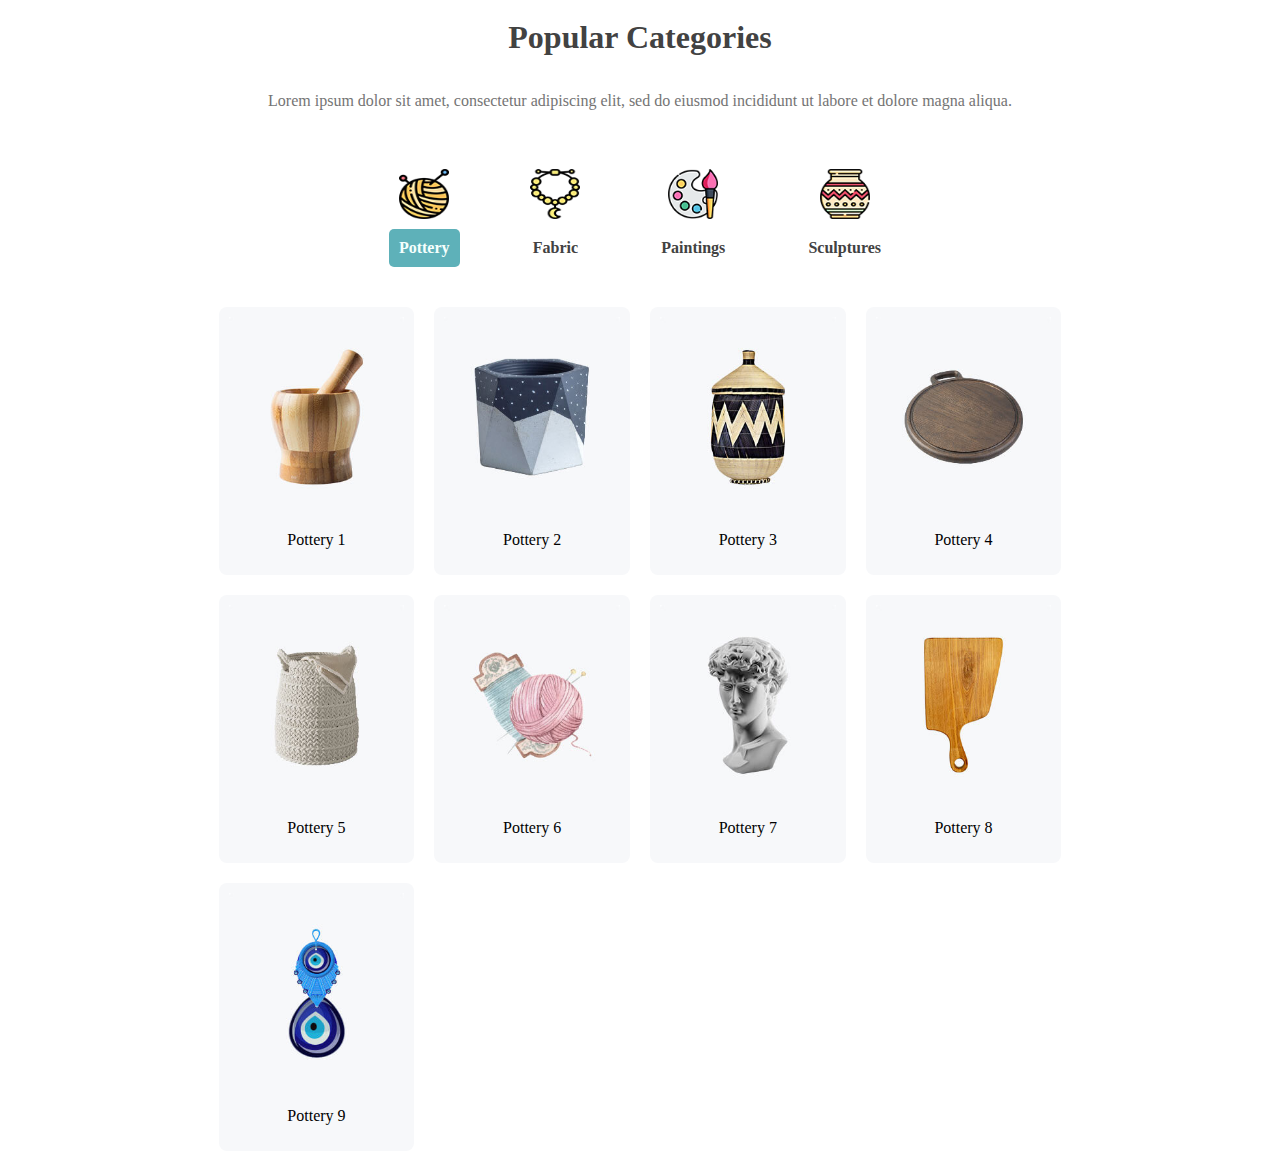
==== ankory/product.html @ e53fd057 "update something" ====
<!DOCTYPE html>
<html lang="zh">
<head>
	<meta charset="UTF-8">
	<meta name="viewport" content="width=device-width, initial-scale=1.0">
	<title>Document</title>
	<link rel="stylesheet" href="css/poroduct.css">
</head>
<body>
	<div class="product">
		<div class="section-title mb-60px">
			<h1 class="title">Popular Categories</h1>
			<p>Lorem ipsum dolor sit amet, consectetur adipiscing elit, sed do eiusmod incididunt ut labore et dolore magna aliqua. </p>
		</div>
		<!-- 产品分类 -->
		<ul class="product-classify">
			<li data-target="pottery">
			  <a href="javascript:void(0)"><img src="img/classify-icon1.png" alt=""><span>Pottery</span></a>
			</li>
			<li data-target="fabric">
			  <a href="javascript:void(0)"><img src="img/classify-icon2.png" alt=""><span>Fabric</span></a>
			</li>
			<li data-target="paintings">
			  <a href="javascript:void(0)"><img src="img/classify-icon3.png" alt=""><span>Paintings</span></a>
			</li>
			<li data-target="sculptures">
			  <a href="javascript:void(0)"><img src="img/classify-icon4.png" alt=""><span>Sculptures</span></a>
			</li>
		</ul>
	  
	  <!-- 产品展示 -->
	  <div class="product-show">
	    <div class="product-content active" id="pottery">
	      <div class="product-item">
	        <img src="img/list1.jpg" alt="Pottery 1">
	        <p>Pottery 1</p>
	      </div>
	      <div class="product-item">
	        <img src="img/list2.jpg" alt="Pottery 2">
	        <p>Pottery 2</p>
	      </div>
	      <div class="product-item">
	        <img src="img/list3.jpg" alt="Pottery 3">
	        <p>Pottery 3</p>
	      </div>
	      <div class="product-item">
	        <img src="img/list4.jpg" alt="Pottery 4">
	        <p>Pottery 4</p>
	      </div>
	      <div class="product-item">
	        <img src="img/list5.jpg" alt="Pottery 5">
	        <p>Pottery 5</p>
	      </div>
		  <div class="product-item">
		    <img src="img/list6.jpg" alt="Pottery 5">
		    <p>Pottery 6</p>
		  </div>
		  <div class="product-item">
		    <img src="img/list7.jpg" alt="Pottery 5">
		    <p>Pottery 7</p>
		  </div>
		  <div class="product-item">
		    <img src="img/list8.jpg" alt="Pottery 5">
		    <p>Pottery 8</p>
		  </div>
		  <div class="product-item">
		    <img src="img/list9.jpg" alt="Pottery 5">
		    <p>Pottery 9</p>
		  </div>
	    </div>
	    <div class="product-content" id="fabric">
	      <div class="product-item">
	        <img src="img/list9.jpg" alt="Pottery 1">
	        <p>Pottery 1</p>
	      </div>
	      <div class="product-item">
	        <img src="img/list8.jpg" alt="Pottery 2">
	        <p>Pottery 2</p>
	      </div>
	      <div class="product-item">
	        <img src="img/list7.jpg" alt="Pottery 3">
	        <p>Pottery 3</p>
	      </div>
	      <div class="product-item">
	        <img src="img/list6.jpg" alt="Pottery 4">
	        <p>Pottery 4</p>
	      </div>
	      <div class="product-item">
	        <img src="img/list5.jpg" alt="Pottery 5">
	        <p>Pottery 5</p>
	      </div>
	      <div class="product-item">
	        <img src="img/list4.jpg" alt="Pottery 5">
	        <p>Pottery 6</p>
	      </div>
	      <div class="product-item">
	        <img src="img/list3.jpg" alt="Pottery 5">
	        <p>Pottery 7</p>
	      </div>
	      <div class="product-item">
	        <img src="img/list2.jpg" alt="Pottery 5">
	        <p>Pottery 8</p>
	      </div>
	      <div class="product-item">
	        <img src="img/list1.jpg" alt="Pottery 5">
	        <p>Pottery 9</p>
	      </div>
	    </div>
	    <div class="product-content" id="paintings">
	      <div class="product-item">
	        <img src="img/list5.jpg" alt="Pottery 1">
	        <p>Pottery 1</p>
	      </div>
	      <div class="product-item">
	        <img src="img/list2.jpg" alt="Pottery 2">
	        <p>Pottery 2</p>
	      </div>
	      <div class="product-item">
	        <img src="img/list4.jpg" alt="Pottery 3">
	        <p>Pottery 3</p>
	      </div>
	      <div class="product-item">
	        <img src="img/list3.jpg" alt="Pottery 4">
	        <p>Pottery 4</p>
	      </div>
	      <div class="product-item">
	        <img src="img/list1.jpg" alt="Pottery 5">
	        <p>Pottery 5</p>
	      </div>
	      <div class="product-item">
	        <img src="img/list9.jpg" alt="Pottery 5">
	        <p>Pottery 6</p>
	      </div>
	      <div class="product-item">
	        <img src="img/list8.jpg" alt="Pottery 5">
	        <p>Pottery 7</p>
	      </div>
	      <div class="product-item">
	        <img src="img/list6.jpg" alt="Pottery 5">
	        <p>Pottery 8</p>
	      </div>
	      <div class="product-item">
	        <img src="img/list7.jpg" alt="Pottery 5">
	        <p>Pottery 9</p>
	      </div>
	    </div>
	    <div class="product-content" id="sculptures">
	      <div class="product-item">
	        <img src="img/list2.jpg" alt="Pottery 1">
	        <p>Pottery 1</p>
	      </div>
	      <div class="product-item">
	        <img src="img/list4.jpg" alt="Pottery 2">
	        <p>Pottery 2</p>
	      </div>
	      <div class="product-item">
	        <img src="img/list8.jpg" alt="Pottery 3">
	        <p>Pottery 3</p>
	      </div>
	      <div class="product-item">
	        <img src="img/list7.jpg" alt="Pottery 4">
	        <p>Pottery 4</p>
	      </div>
	      <div class="product-item">
	        <img src="img/list1.jpg" alt="Pottery 5">
	        <p>Pottery 5</p>
	      </div>
	      <div class="product-item">
	        <img src="img/list3.jpg" alt="Pottery 5">
	        <p>Pottery 6</p>
	      </div>
	      <div class="product-item">
	        <img src="img/list9.jpg" alt="Pottery 5">
	        <p>Pottery 7</p>
	      </div>
	      <div class="product-item">
	        <img src="img/list6.jpg" alt="Pottery 5">
	        <p>Pottery 8</p>
	      </div>
	      <div class="product-item">
	        <img src="img/list5.jpg" alt="Pottery 5">
	        <p>Pottery 9</p>
	      </div>
	    </div>
	  </div>
	</div>

	<script>
		// 获取分类和内容
		const classifyItems = document.querySelectorAll('.product-classify li');
		// const classifyItemsSpan = document.querySelectorAll('.product-classify li span');
		const productContents = document.querySelectorAll('.product-content');
		
		// 添加点击事件
		classifyItems.forEach(item => {
			
			item.addEventListener('click', () => {
					
				// 移除所有分类的 active 状态
				classifyItems.forEach(el => el.classList.remove("active"));
				// 给当前分类添加 active 状态
				item.classList.add("active");
				
				// 获取目标内容的 ID
				const targetId = item.getAttribute('data-target');

				// 切换内容显示
				productContents.forEach(content => {
					content.classList.remove('active'); // 隐藏所有内容
					if (content.id === targetId) {
						content.classList.add('active'); // 显示目标内容
					}
				});
			});
		});
		  // 默认选中第一个分类
		  classifyItems[0].click();

	</script>
</body>
</html>
---- ankory/css/poroduct.css ----
.section-title {
    line-height: 1;
    /* width: 540px; */
    margin-bottom: 50px;
	text-align: center;
	margin: 0 auto;
}
.section-title h1 {
	/* font-size: 42px; */
	color: #424242;
}
.section-title p {
	margin: 40px 10%;
    color: #747474;
}

.product {
  width: 100%;
}

.product-classify {
  display: flex;
  justify-content: center;
  list-style-type: none;
  width: 50%;
  margin: 20px auto;
  padding: 20px;
}

.product-classify li {
  padding: 0 5%;
  cursor: pointer;
  transition: background-color 0.3s;
  text-align: center;
}

.product-classify li span {
  display: block;
  margin-top: 5px;
  padding:10px;
  color:#424242;
}

.product-classify li:hover span,
.product-classify li.active span {
  background-color: #5eb1b9; /* 浅蓝色背景 */
  border-radius: 5px;
  color:#f5fffd;
}

.product-classify li a {
  text-decoration: none;
  color: #333;
  font-weight: bold;
  display: flex;
  flex-direction: column;
  align-items: center;
}

.product-classify li img {
  width: 50px;
  height: 50px;
  margin-bottom: 5px;
}

.product-show {
  width: 66.67%; /* 占屏幕 2/3 */
  margin: 0 auto;
}

.product-content {
  display: none; /* 默认隐藏 */
  flex-wrap: wrap;
  gap: 20px; /* 产品间隔 */
}

.product-content.active {
  display: flex; /* 只有激活的内容显示 */
}

.product-item {
	width: calc(25% - 15px); /* 每行 4 个产品  f7f8fa*/
	background-color: #f7f8fa;
	text-align: center;
	padding: 10px;
	border-radius: 8px;
	box-sizing: border-box;
	overflow: hidden;
}

.product-item img {
  max-width: 100%;
  transition: transform 0.3s;
}

.product-item:hover img {
  transform: scale(1.1); /* 悬停放大 */
}

.product-item p {
  margin-top: 10px;
}
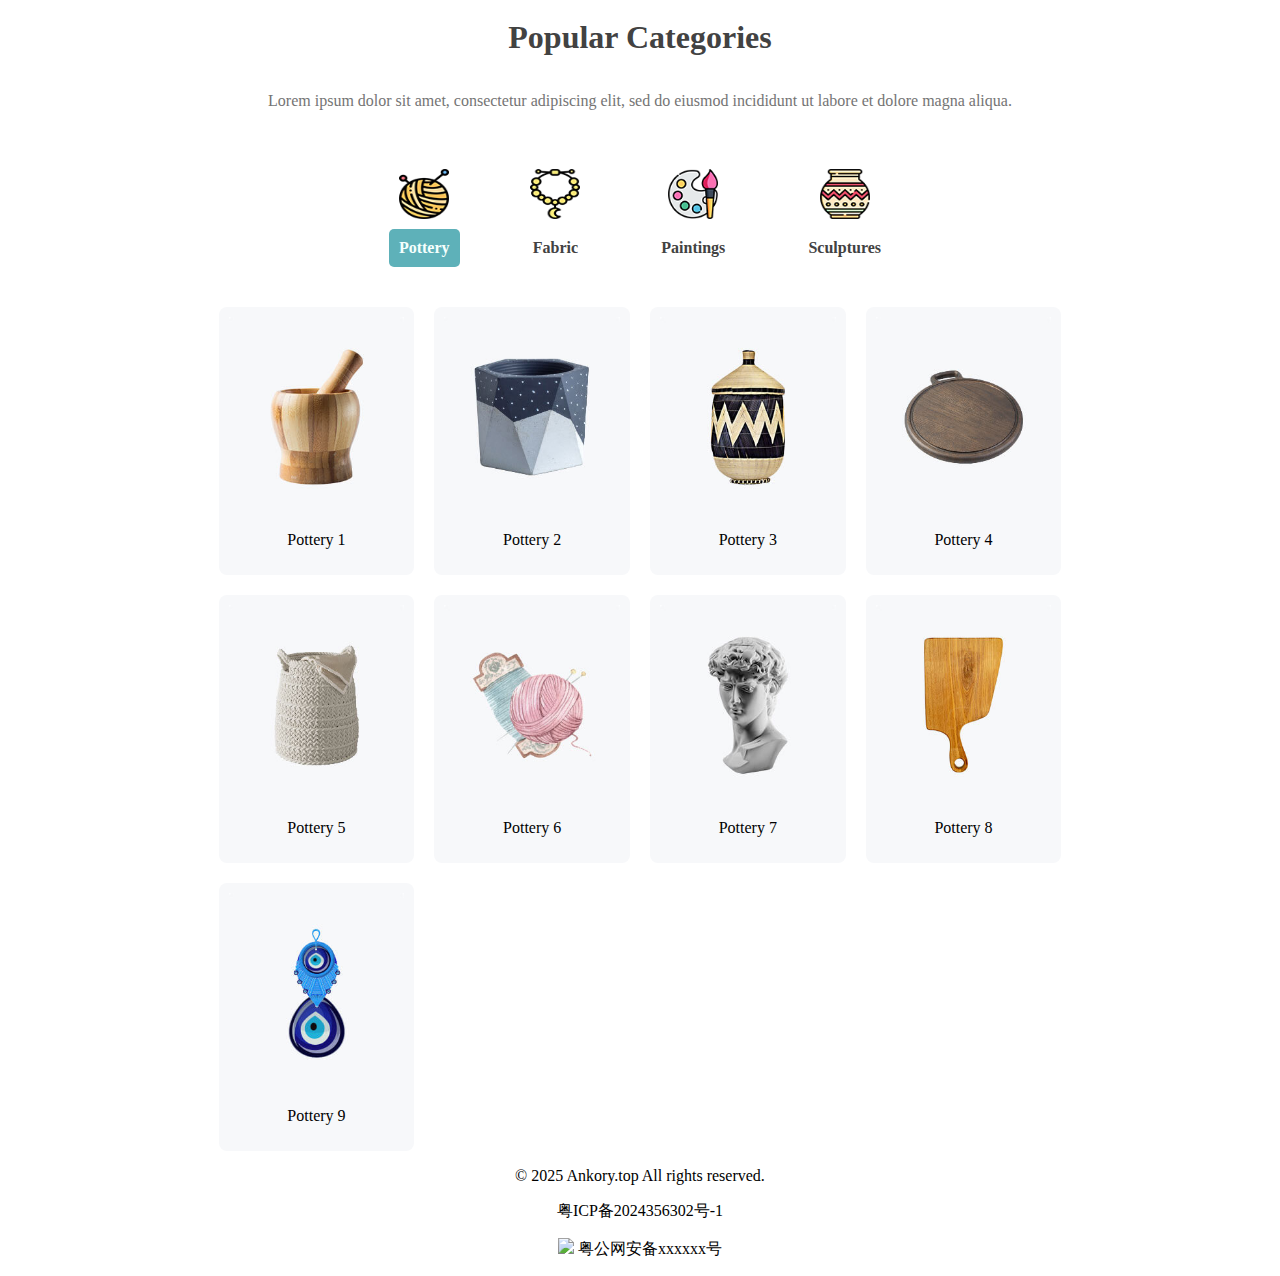
==== commit dadb39d3: "change" ====
--- a/ankory/product.html
+++ b/ankory/product.html
@@ -184,7 +184,13 @@
 	    </div>
 	  </div>
 	</div>
-
+	<footer style="text-align: center;">
+	    <div class="foot_container">
+	        <p>&copy; 2025 Ankory.top  All rights reserved.</p>
+			<p><a href="https://beian.miit.gov.cn/" target="_blank">粤ICP备2024356302号-1</a></p>
+			<p><img src="/assets/image/head-logo.png" width="20"/> <a href="https://beian.mps.gov.cn/#/query/webSearch?code=61011302002024" rel="noreferrer" target="_blank">粤公网安备xxxxxx号</a></p>
+	    </div>
+	</footer>
 	<script>
 		// 获取分类和内容
 		const classifyItems = document.querySelectorAll('.product-classify li');
--- a/ankory/css/poroduct.css
+++ b/ankory/css/poroduct.css
@@ -100,3 +100,7 @@
 .product-item p {
   margin-top: 10px;
 }
+footer a {
+    text-decoration: none;
+    color: inherit;
+}